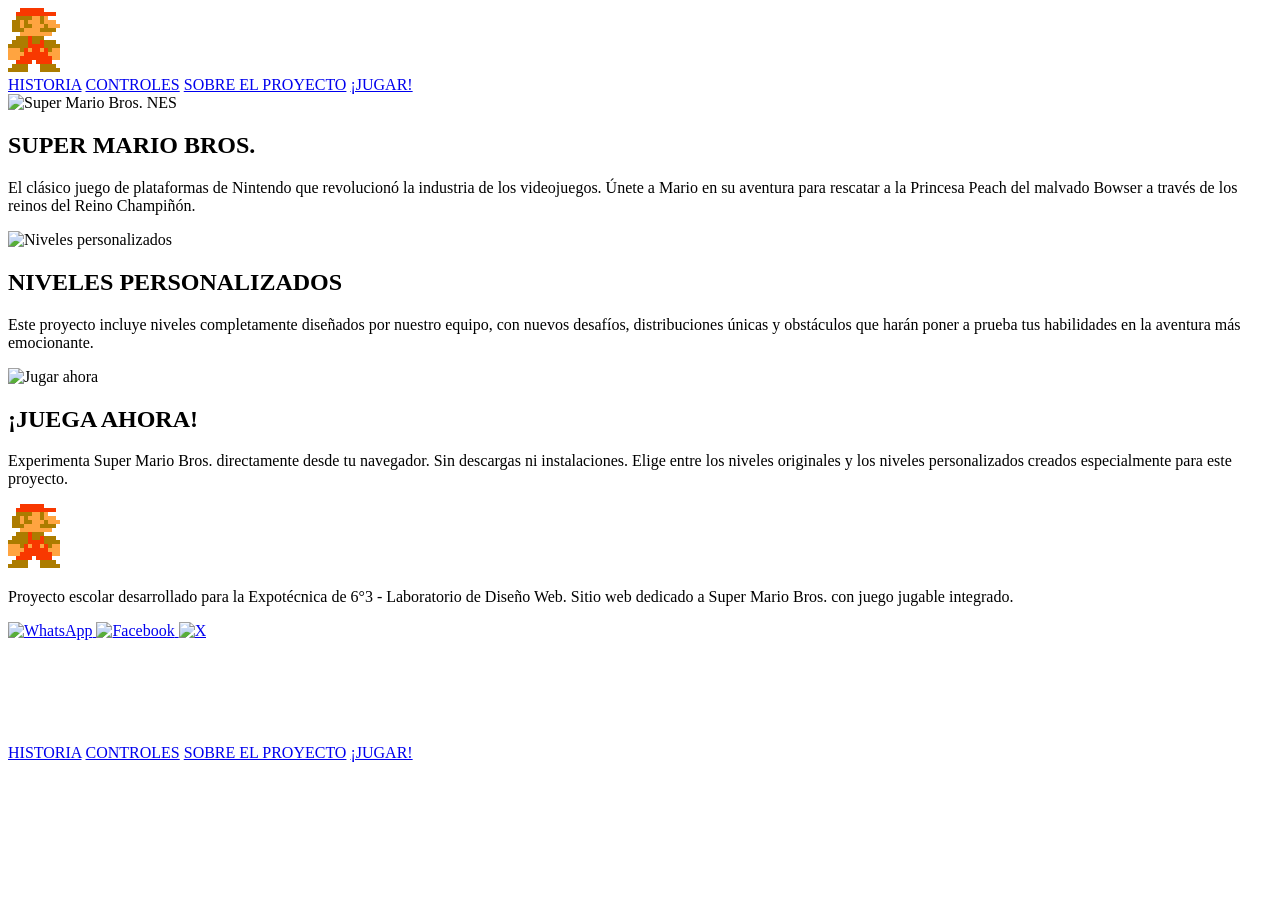
==== index.html @ 9419a4d7 "Correción" ====
<!doctype html>
<html lang="es">
  <head>
    <meta charset="UTF-8" />
    <meta name="viewport" content="width=device-width, initial-scale=1.0" />
    <meta
      name="description"
      content="Sitio web sobre Super Mario Bros. - Historia, información del proyecto y juego jugable directamente en el navegador"
    />
    <link
      rel="shortcut icon"
      href="./SitioWeb/Mario.gif"
    />
    <link rel="stylesheet" href="SitioWeb/style/estilos.css" />
    <title>Super Mario Bros. | Inicio</title>
  </head>
  <body>
    <header class="encabezado">
      <img
        src="./SitioWeb/Mario.gif"
        alt="Mario Bros Logo"
      />
      <nav class="menu">
        <a href="SitioWeb/Pages/historia.html">HISTORIA</a>
        <a href="SitioWeb/Pages/controles.html">CONTROLES</a>
        <a href="SitioWeb/Pages/sobreProyecto.html">SOBRE EL PROYECTO</a>
        <a href="./mario-gh-pages/videojuego.html">¡JUGAR!</a>
      </nav>
    </header>

    <main>
      <section class="tarjeta">
        <img
          src="SitioWeb/src/Portada.jpg"
          alt="Super Mario Bros. NES"
        />
        <h1>SUPER MARIO BROS.</h1>
        <p>
          El clásico juego de plataformas de Nintendo que revolucionó la industria
          de los videojuegos. Únete a Mario en su aventura para rescatar a la
          Princesa Peach del malvado Bowser a través de los reinos del Reino
          Champiñón.
        </p>
      </section>

      <section class="tarjeta">
        <img
          src="SitioWeb/src/NivelesLol.webp"
          alt="Niveles personalizados"
        />
        <h1>NIVELES PERSONALIZADOS</h1>
        <p>
          Este proyecto incluye niveles completamente diseñados por nuestro
          equipo, con nuevos desafíos, distribuciones únicas y obstáculos que
          harán poner a prueba tus habilidades en la aventura más emocionante.
        </p>
      </section>

      <section class="tarjeta">
        <img
          src="SitioWeb/src/MandoNes.webp"
          alt="Jugar ahora"
        />
        <h1>¡JUEGA AHORA!</h1>
        <p>
          Experimenta Super Mario Bros. directamente desde tu navegador. Sin
          descargas ni instalaciones. Elige entre los niveles originales y los
          niveles personalizados creados especialmente para este proyecto.
        </p>
      </section>
    </main>

    <footer class="piePagina">
      <div class="info">
        <img
          src="./SitioWeb/Mario.gif"
          alt="Mario Logo"
        />
        <p>
          Proyecto escolar desarrollado para la Expotécnica de 6°3 - Laboratorio
          de Diseño Web. Sitio web dedicado a Super Mario Bros. con juego jugable
          integrado.
        </p>
      </div>
      <div class="redes">
        <div>
          <a href="https://whatsapp.com" target="_blank" rel="noopener noreferrer">
            <img src="SitioWeb/src/Whatsapp.png" alt="WhatsApp" />
          </a>
          <a href="https://facebook.com" target="_blank" rel="noopener noreferrer">
            <img src="SitioWeb/src/Facebook.png" alt="Facebook" />
          </a>
          <a href="https://x.com" target="_blank" rel="noopener noreferrer">
            <img src="SitioWeb/src/X.png" alt="X" />
          </a>
        </div>
        <iframe
          src="https://www.google.com/maps/embed?pb=!1m18!1m12!1m3!1d3283.3!2d-58.4!3d-34.6!2m3!1f0!2f0!3f0!3m2!1i1024!2i768!4f13.1!3m3!1m2!1s0x95bcca3b4ef90cbd%3A0xa0b3812e88e88e87!2sBuenos%20Aires%2C%20Argentina!5e0!3m2!1ses!2sar!4v1234567890"
          width="350"
          height="100"
          style="border: 0"
          allowfullscreen=""
          loading="lazy"
          referrerpolicy="strict-origin-when-cross-origin"
          title="Ubicación"
        ></iframe>
      </div>
      <div class="enlaces">
        <a href="SitioWeb/Pages/historia.html">HISTORIA</a>
        <a href="SitioWeb/Pages/controles.html">CONTROLES</a>
        <a href="SitioWeb/Pages/sobreProyecto.html">SOBRE EL PROYECTO</a>
        <a href="./mario-gh-pages/videojuego.html">¡JUGAR!</a>
      </div>
    </footer>
  </body>
</html>
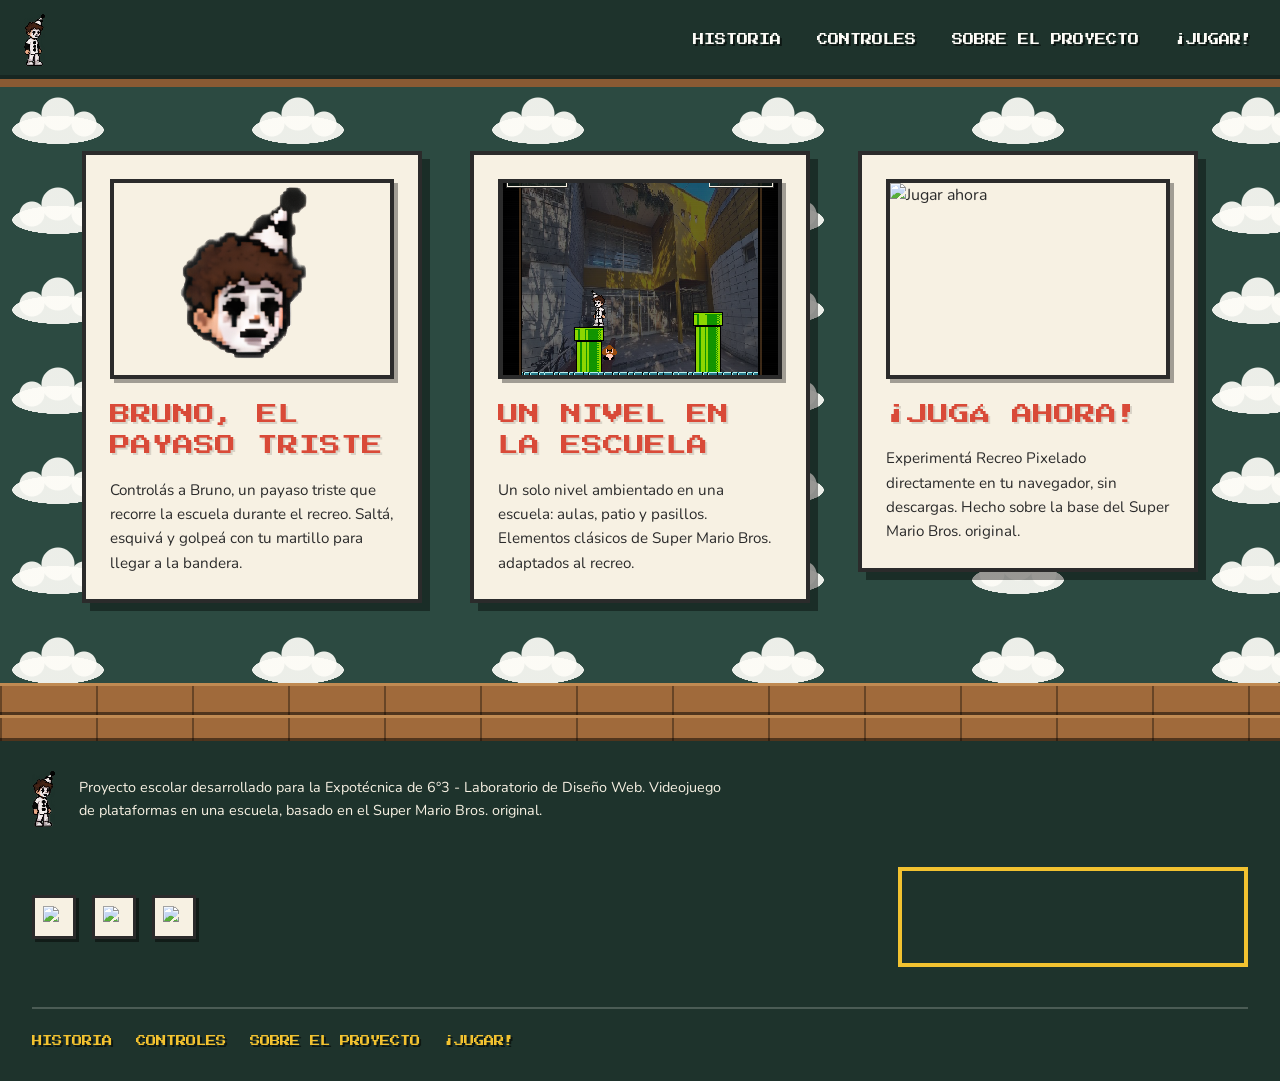
==== commit b69630f6: "17/11" ====
--- a/index.html
+++ b/index.html
@@ -5,21 +5,15 @@
     <meta name="viewport" content="width=device-width, initial-scale=1.0" />
     <meta
       name="description"
-      content="Sitio web sobre Super Mario Bros. - Historia, información del proyecto y juego jugable directamente en el navegador"
+      content="Recreo Pixelado: videojuego de plataformas en una escuela. Controlás a Bruno, un payaso triste, en un nivel inspirado en el Super Mario Bros. original."
     />
-    <link
-      rel="shortcut icon"
-      href="./SitioWeb/Mario.gif"
-    />
+    <link rel="shortcut icon" href="./SitioWeb/src/bruno-logo.png" />
     <link rel="stylesheet" href="SitioWeb/style/estilos.css" />
-    <title>Super Mario Bros. | Inicio</title>
+    <title>Recreo Pixelado | Inicio</title>
   </head>
   <body>
     <header class="encabezado">
-      <img
-        src="./SitioWeb/Mario.gif"
-        alt="Mario Bros Logo"
-      />
+      <img src="./SitioWeb/src/bruno-logo.png" alt="Bruno - Recreo Pixelado" />
       <nav class="menu">
         <a href="SitioWeb/Pages/historia.html">HISTORIA</a>
         <a href="SitioWeb/Pages/controles.html">CONTROLES</a>
@@ -30,56 +24,41 @@
 
     <main>
       <section class="tarjeta">
-        <img
-          src="SitioWeb/src/Portada.jpg"
-          alt="Super Mario Bros. NES"
-        />
-        <h1>SUPER MARIO BROS.</h1>
+        <img src="SitioWeb/src/PayasoTriste.png" alt="Bruno, el payaso triste" />
+        <h1>BRUNO, EL PAYASO TRISTE</h1>
         <p>
-          El clásico juego de plataformas de Nintendo que revolucionó la industria
-          de los videojuegos. Únete a Mario en su aventura para rescatar a la
-          Princesa Peach del malvado Bowser a través de los reinos del Reino
-          Champiñón.
+          Controlás a Bruno, un payaso triste que recorre la escuela durante el
+          recreo. Saltá, esquivá y golpeá con tu martillo para llegar a la
+          bandera.
         </p>
       </section>
 
       <section class="tarjeta">
-        <img
-          src="SitioWeb/src/NivelesLol.webp"
-          alt="Niveles personalizados"
-        />
-        <h1>NIVELES PERSONALIZADOS</h1>
+        <img src="SitioWeb/src/Mario.png" alt="El nivel de la escuela" />
+        <h1>UN NIVEL EN LA ESCUELA</h1>
         <p>
-          Este proyecto incluye niveles completamente diseñados por nuestro
-          equipo, con nuevos desafíos, distribuciones únicas y obstáculos que
-          harán poner a prueba tus habilidades en la aventura más emocionante.
+          Un solo nivel ambientado en una escuela: aulas, patio y pasillos.
+          Elementos clásicos de Super Mario Bros. adaptados al recreo.
         </p>
       </section>
 
       <section class="tarjeta">
-        <img
-          src="SitioWeb/src/MandoNes.webp"
-          alt="Jugar ahora"
-        />
-        <h1>¡JUEGA AHORA!</h1>
+        <img src="SitioWeb/src/MandoNes.webp" alt="Jugar ahora" />
+        <h1>¡JUGÁ AHORA!</h1>
         <p>
-          Experimenta Super Mario Bros. directamente desde tu navegador. Sin
-          descargas ni instalaciones. Elige entre los niveles originales y los
-          niveles personalizados creados especialmente para este proyecto.
+          Experimentá Recreo Pixelado directamente en tu navegador, sin descargas.
+          Hecho sobre la base del Super Mario Bros. original.
         </p>
       </section>
     </main>
 
     <footer class="piePagina">
       <div class="info">
-        <img
-          src="./SitioWeb/Mario.gif"
-          alt="Mario Logo"
-        />
+        <img src="./SitioWeb/src/bruno-logo.png" alt="Bruno Logo" />
         <p>
           Proyecto escolar desarrollado para la Expotécnica de 6°3 - Laboratorio
-          de Diseño Web. Sitio web dedicado a Super Mario Bros. con juego jugable
-          integrado.
+          de Diseño Web. Videojuego de plataformas en una escuela, basado en el
+          Super Mario Bros. original.
         </p>
       </div>
       <div class="redes">
--- a/SitioWeb/style/estilos.css
+++ b/SitioWeb/style/estilos.css
@@ -0,0 +1,376 @@
+/* ============================================================
+   RECREO PIXELADO — Hoja de estilos del sitio
+   Estética escolar: pizarrón, tiza, madera de escritorio,
+   hojas de cuaderno, manzana y lápiz. Consistente con el juego.
+   ============================================================ */
+
+@import url('https://fonts.googleapis.com/css2?family=Press+Start+2P&family=Nunito:wght@400;700;800&display=swap');
+
+/* Fuente pixel incluida en el proyecto (la del videojuego) */
+@font-face {
+  font-family: "PixelRecreo";
+  src: url("../src/SuperMario256.ttf") format("truetype");
+  font-weight: normal;
+  font-style: normal;
+  font-display: swap;
+}
+
+:root {
+  /* Paleta escolar */
+  --pizarra: #2c4a41;          /* pizarrón verde */
+  --pizarra-oscuro: #1e332c;   /* pizarrón a la sombra */
+  --marco-madera: #8a5a33;     /* marco de madera del pizarrón */
+  --madera: #a06a3b;           /* madera clara */
+  --madera-clara: #c08a52;     /* veta clara */
+  --papel: #f7f1e3;            /* hoja de cuaderno */
+  --tinta: #2b2b2b;            /* lápiz grafito */
+  --rojo-manzana: #d94a38;     /* manzana de la maestra */
+  --rojo-oscuro: #a33326;
+  --amarillo-lapiz: #f2c230;   /* lápiz amarillo */
+  --azul-tiza: #9ec9e2;        /* tiza azul */
+  --verde-hoja: #55803c;       /* cuaderno verde */
+  --tiza: #fdfcf7;             /* tiza blanca */
+
+  /* Tipografía */
+  --fuente-pixel: "PixelRecreo", "Press Start 2P", monospace;
+  --fuente-chica: "Press Start 2P", monospace;
+  --fuente-texto: "Nunito", "Trebuchet MS", sans-serif;
+}
+
+/* ---------- Reset básico ---------- */
+* {
+  box-sizing: border-box;
+}
+
+body {
+  margin: 0;
+  font-family: var(--fuente-texto);
+  color: var(--tinta);
+  line-height: 1.6;
+  background-color: var(--pizarra);
+  /* Nubes dibujadas con tiza sobre el pizarrón */
+  background-image:
+    radial-gradient(circle at 32px 34px, rgba(253, 252, 247, 0.92) 12px, transparent 13px),
+    radial-gradient(circle at 58px 24px, rgba(253, 252, 247, 0.92) 16px, transparent 17px),
+    radial-gradient(circle at 84px 34px, rgba(253, 252, 247, 0.92) 12px, transparent 13px),
+    radial-gradient(46px 14px at 58px 40px, rgba(253, 252, 247, 0.92) 99%, transparent 100%);
+  background-size: 240px 90px;
+  background-repeat: repeat;
+}
+
+a {
+  text-decoration: none;
+  color: inherit;
+}
+
+img {
+  max-width: 100%;
+  display: block;
+  image-rendering: pixelated;
+}
+
+::selection {
+  background-color: var(--amarillo-lapiz);
+  color: var(--tinta);
+}
+
+/* ---------- Encabezado (pizarrón con marco de madera) ---------- */
+.encabezado {
+  display: flex;
+  align-items: center;
+  justify-content: space-between;
+  gap: 1rem;
+  padding: 0.85rem 1.5rem;
+  background-color: var(--pizarra-oscuro);
+  border-bottom: 8px solid var(--marco-madera);
+  box-shadow: inset 0 -4px 0 rgba(0, 0, 0, 0.25);
+  position: sticky;
+  top: 0;
+  z-index: 10;
+}
+
+.encabezado > img {
+  height: 52px;
+  width: auto;
+}
+
+.menu {
+  display: flex;
+  gap: 1.75rem;
+  flex-wrap: wrap;
+}
+
+.menu a {
+  font-family: var(--fuente-chica);
+  font-size: 0.7rem;
+  color: var(--tiza);
+  text-shadow: 2px 2px 0 rgba(0, 0, 0, 0.55);
+  padding: 0.5rem 0.25rem;
+  transition: transform 0.15s ease, color 0.15s ease;
+}
+
+/* Los enlaces "saltan" como en el juego */
+.menu a:hover,
+.menu a:focus-visible {
+  color: var(--amarillo-lapiz);
+  transform: translateY(-4px);
+}
+
+.menu a:focus-visible {
+  outline: 2px dashed var(--amarillo-lapiz);
+  outline-offset: 4px;
+}
+
+/* ---------- Contenido principal ---------- */
+main {
+  position: relative;
+  display: flex;
+  flex-wrap: wrap;
+  justify-content: center;
+  align-items: flex-start;
+  gap: 3rem;
+  padding: 4rem 2rem 7rem;
+}
+
+/* Franja de tablones de madera en la base, como el piso del patio */
+main::after {
+  content: "";
+  position: absolute;
+  left: 0;
+  right: 0;
+  bottom: 0;
+  height: 32px;
+  background-color: var(--madera);
+  background-image:
+    linear-gradient(to bottom, var(--madera-clara) 0 3px, transparent 3px),
+    linear-gradient(to top, rgba(0, 0, 0, 0.5) 0 3px, transparent 3px),
+    linear-gradient(90deg, rgba(0, 0, 0, 0.35) 0 2px, transparent 2px);
+  background-size: 96px 32px, 96px 32px, 96px 32px;
+  pointer-events: none;
+}
+
+/* Tarjeta: hoja de cuaderno sobre el pizarrón */
+.tarjeta {
+  background-color: var(--papel);
+  border: 4px solid var(--tinta);
+  box-shadow: 8px 8px 0 0 rgba(0, 0, 0, 0.4);
+  width: min(340px, 100%);
+  padding: 1.5rem;
+  text-align: left;
+  transition: transform 0.15s ease, box-shadow 0.15s ease;
+}
+
+.tarjeta:hover {
+  transform: translateY(-6px);
+  box-shadow: 8px 14px 0 0 rgba(0, 0, 0, 0.4);
+}
+
+.tarjeta img {
+  width: 100%;
+  height: 200px;
+  object-fit: cover;
+  border: 4px solid var(--tinta);
+  box-shadow: 4px 4px 0 0 rgba(0, 0, 0, 0.35);
+  margin-bottom: 1.25rem;
+}
+
+.tarjeta h1 {
+  font-family: var(--fuente-pixel);
+  font-size: 1.3rem;
+  font-weight: normal;
+  color: var(--rojo-manzana);
+  text-shadow: 2px 2px 0 rgba(0, 0, 0, 0.12);
+  margin: 0 0 1rem;
+  line-height: 1.5;
+}
+
+.tarjeta p {
+  font-size: 0.95rem;
+  margin: 0;
+  max-width: 60ch;
+}
+
+/* Panel estilo "carpeta" para contenido extenso
+   (controles, mecánicas, etc.), usado en las páginas internas */
+.tarjetaControles {
+  background-color: var(--papel);
+  border: 4px solid var(--tinta);
+  box-shadow: 8px 8px 0 0 rgba(0, 0, 0, 0.4);
+  width: min(700px, 100%);
+  padding: 2rem 2.5rem;
+  text-align: left;
+}
+
+.tarjetaControles h1 {
+  font-family: var(--fuente-pixel);
+  font-size: 1.15rem;
+  font-weight: normal;
+  color: var(--verde-hoja);
+  text-shadow: 2px 2px 0 rgba(0, 0, 0, 0.12);
+  margin: 0 0 1rem;
+  padding-bottom: 0.5rem;
+  border-bottom: 3px solid var(--amarillo-lapiz);
+}
+
+.tarjetaControles h1:not(:first-child) {
+  margin-top: 2rem;
+}
+
+.tarjetaControles p {
+  font-size: 0.95rem;
+  margin: 0;
+  max-width: 65ch;
+}
+
+.tarjetaControles strong {
+  color: var(--rojo-oscuro);
+}
+
+/* ---------- Pie de página (galpón del colegio) ---------- */
+.piePagina {
+  position: relative;
+  background-color: var(--pizarra-oscuro);
+  color: var(--papel);
+  padding: 3.5rem 2rem 2rem;
+  display: flex;
+  flex-direction: column;
+  gap: 2.5rem;
+}
+
+/* Tablones de madera en el borde superior */
+.piePagina::before {
+  content: "";
+  position: absolute;
+  top: 0;
+  left: 0;
+  right: 0;
+  height: 26px;
+  background-color: var(--madera);
+  background-image:
+    linear-gradient(to bottom, var(--madera-clara) 0 3px, transparent 3px),
+    linear-gradient(to top, rgba(0, 0, 0, 0.5) 0 3px, transparent 3px),
+    linear-gradient(90deg, rgba(0, 0, 0, 0.35) 0 2px, transparent 2px);
+  background-size: 96px 26px, 96px 26px, 96px 26px;
+}
+
+.info {
+  display: flex;
+  align-items: center;
+  gap: 1.5rem;
+  max-width: 70ch;
+}
+
+.info img {
+  height: 56px;
+  width: auto;
+  flex-shrink: 0;
+}
+
+.info p {
+  font-size: 0.9rem;
+  margin: 0;
+}
+
+.redes {
+  display: flex;
+  flex-wrap: wrap;
+  align-items: center;
+  justify-content: space-between;
+  gap: 1.5rem;
+}
+
+.redes > div {
+  display: flex;
+  gap: 1rem;
+}
+
+.redes > div a {
+  background-color: var(--papel);
+  border: 3px solid var(--tinta);
+  box-shadow: 3px 3px 0 rgba(0, 0, 0, 0.45);
+  padding: 0.5rem;
+  display: flex;
+  align-items: center;
+  justify-content: center;
+  transition: background-color 0.15s ease, transform 0.15s ease;
+}
+
+.redes > div a:hover,
+.redes > div a:focus-visible {
+  background-color: var(--amarillo-lapiz);
+  transform: translateY(-3px);
+}
+
+.redes > div img {
+  height: 22px;
+  width: 22px;
+}
+
+.redes iframe {
+  border: 4px solid var(--amarillo-lapiz) !important;
+  max-width: 100%;
+}
+
+.enlaces {
+  display: flex;
+  flex-wrap: wrap;
+  gap: 1.5rem;
+  padding-top: 1.5rem;
+  border-top: 2px solid rgba(253, 252, 247, 0.2);
+}
+
+.enlaces a {
+  font-family: var(--fuente-chica);
+  font-size: 0.65rem;
+  color: var(--amarillo-lapiz);
+  text-shadow: 2px 2px 0 rgba(0, 0, 0, 0.55);
+  transition: color 0.15s ease, transform 0.15s ease;
+}
+
+.enlaces a:hover,
+.enlaces a:focus-visible {
+  color: var(--rojo-manzana);
+  transform: translateY(-3px);
+}
+
+/* ---------- Responsivo ---------- */
+@media (max-width: 720px) {
+  .encabezado {
+    flex-direction: column;
+    gap: 0.75rem;
+  }
+
+  .info {
+    flex-direction: column;
+    text-align: center;
+  }
+
+  .redes {
+    flex-direction: column;
+  }
+
+  .redes iframe {
+    width: 100%;
+    height: auto;
+    aspect-ratio: 4 / 3;
+  }
+}
+
+/* ---------- Accesibilidad: movimiento reducido ---------- */
+@media (prefers-reduced-motion: reduce) {
+  .menu a,
+  .enlaces a,
+  .redes > div a,
+  .tarjeta {
+    transition: none;
+  }
+
+  .menu a:hover,
+  .menu a:focus-visible,
+  .enlaces a:hover,
+  .enlaces a:focus-visible,
+  .redes > div a:hover,
+  .tarjeta:hover {
+    transform: none;
+  }
+}
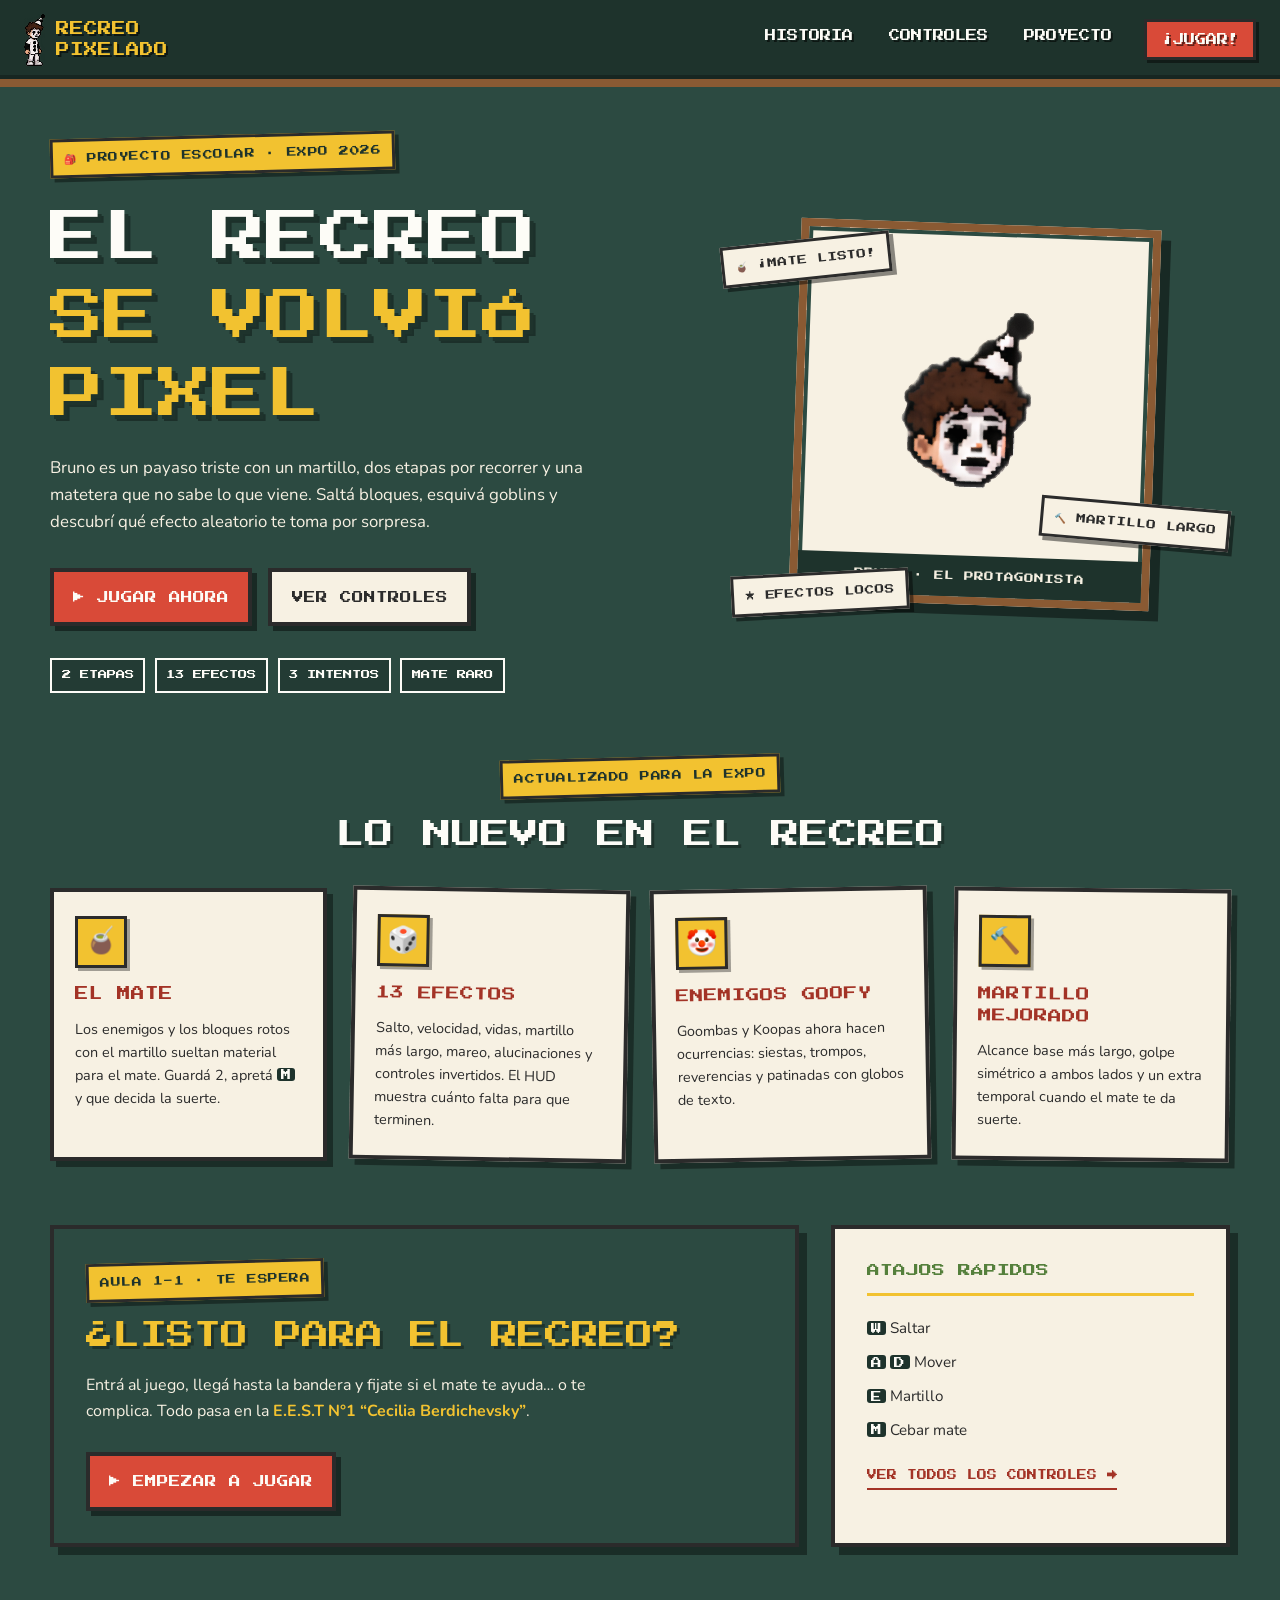
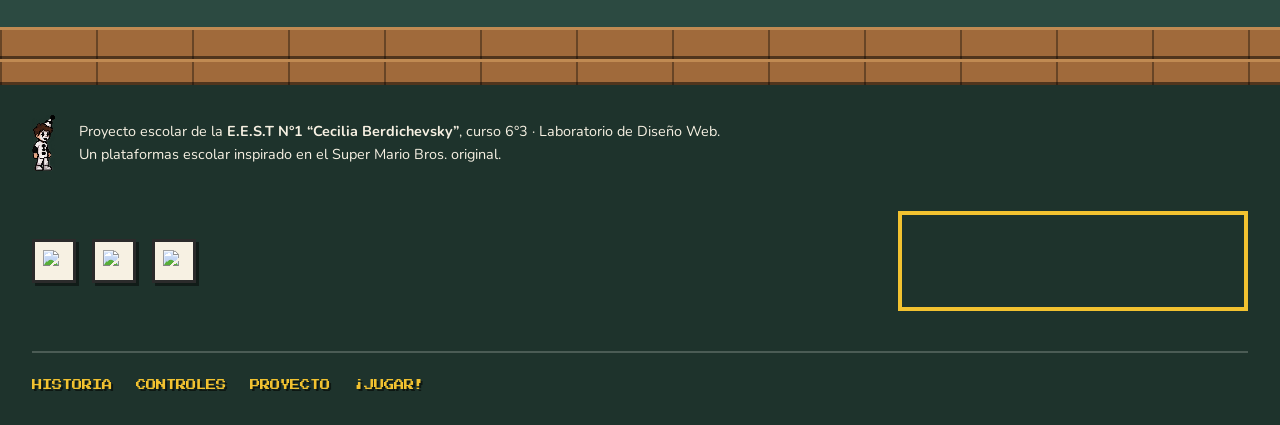
==== commit d50a0c34: "Correciones" ====
--- a/index.html
+++ b/index.html
@@ -5,50 +5,125 @@
     <meta name="viewport" content="width=device-width, initial-scale=1.0" />
     <meta
       name="description"
-      content="Recreo Pixelado: videojuego de plataformas en una escuela. Controlás a Bruno, un payaso triste, en un nivel inspirado en el Super Mario Bros. original."
+      content="Recreo Pixelado: plataformas, martillos y mates en una escuela. Jugá con Bruno, el payaso triste, en el navegador. Proyecto de la E.E.S.T N°1 Cecilia Berdichevsky."
     />
     <link rel="shortcut icon" href="./SitioWeb/src/bruno-logo.png" />
-    <link rel="stylesheet" href="SitioWeb/style/estilos.css" />
-    <title>Recreo Pixelado | Inicio</title>
+    <link rel="stylesheet" href="SitioWeb/style/estilos.css?v=4" />
+    <title>Recreo Pixelado | El recreo se volvió pixel</title>
   </head>
-  <body>
+  <body class="pagina-inicio">
     <header class="encabezado">
-      <img src="./SitioWeb/src/bruno-logo.png" alt="Bruno - Recreo Pixelado" />
-      <nav class="menu">
+      <a class="marca" href="index.html" aria-label="Recreo Pixelado, inicio">
+        <img src="./SitioWeb/src/bruno-logo.png" alt="Bruno - Recreo Pixelado" />
+        <span>RECREO<br />PIXELADO</span>
+      </a>
+      <nav class="menu" aria-label="Navegación principal">
         <a href="SitioWeb/Pages/historia.html">HISTORIA</a>
         <a href="SitioWeb/Pages/controles.html">CONTROLES</a>
-        <a href="SitioWeb/Pages/sobreProyecto.html">SOBRE EL PROYECTO</a>
-        <a href="./mario-gh-pages/videojuego.html">¡JUGAR!</a>
+        <a href="SitioWeb/Pages/sobreProyecto.html">PROYECTO</a>
+        <a class="menu-jugar" href="./mario-gh-pages/videojuego.html">¡JUGAR!</a>
       </nav>
     </header>
 
-    <main>
-      <section class="tarjeta">
-        <img src="SitioWeb/src/PayasoTriste.png" alt="Bruno, el payaso triste" />
-        <h1>BRUNO, EL PAYASO TRISTE</h1>
-        <p>
-          Controlás a Bruno, un payaso triste que recorre la escuela durante el
-          recreo. Saltá, esquivá y golpeá con tu martillo para llegar a la
-          bandera.
-        </p>
+    <main class="inicio">
+      <section class="hero-inicio">
+        <div class="hero-copy">
+          <span class="hero-stamp">🎒 PROYECTO ESCOLAR · EXPO 2026</span>
+          <h1>EL RECREO<br /><span>SE VOLVIÓ PIXEL</span></h1>
+          <p class="hero-lead">
+            Bruno es un payaso triste con un martillo, dos etapas por recorrer y
+            una matetera que no sabe lo que viene. Saltá bloques, esquivá goblins
+            y descubrí qué efecto aleatorio te toma por sorpresa.
+          </p>
+          <div class="hero-acciones">
+            <a class="boton boton-principal" href="./mario-gh-pages/videojuego.html">
+              ▶ JUGAR AHORA
+            </a>
+            <a class="boton boton-secundario" href="SitioWeb/Pages/controles.html">
+              VER CONTROLES
+            </a>
+          </div>
+          <ul class="hero-chips" aria-label="Datos del juego">
+            <li>2 ETAPAS</li>
+            <li>13 EFECTOS</li>
+            <li>3 INTENTOS</li>
+            <li>MATE RARO</li>
+          </ul>
+        </div>
+
+        <div class="hero-arte">
+          <div class="hero-marco">
+            <img src="SitioWeb/src/PayasoTriste.png" alt="Bruno, el payaso triste" />
+            <span class="hero-etiqueta">BRUNO · EL PROTAGONISTA</span>
+          </div>
+          <span class="hero-flotante hero-flotante-mate">🧉 ¡MATE LISTO!</span>
+          <span class="hero-flotante hero-flotante-martillo">🔨 MARTILLO LARGO</span>
+          <span class="hero-flotante hero-flotante-estrella">★ EFECTOS LOCOS</span>
+        </div>
       </section>
 
-      <section class="tarjeta">
-        <img src="SitioWeb/src/Mario.png" alt="El nivel de la escuela" />
-        <h1>UN NIVEL EN LA ESCUELA</h1>
-        <p>
-          Un solo nivel ambientado en una escuela: aulas, patio y pasillos.
-          Elementos clásicos de Super Mario Bros. adaptados al recreo.
-        </p>
+      <section class="franja-novedades" aria-labelledby="titulo-novedades">
+        <div class="franja-cabecera">
+          <span class="franja-kicker">ACTUALIZADO PARA LA EXPO</span>
+          <h2 id="titulo-novedades">LO NUEVO EN EL RECREO</h2>
+        </div>
+        <div class="novedades-grid">
+          <article class="novedad">
+            <span class="novedad-icono" aria-hidden="true">🧉</span>
+            <h3>EL MATE</h3>
+            <p>
+              Los enemigos y los bloques rotos con el martillo sueltan material
+              para el mate. Guardá 2, apretá <kbd>M</kbd> y que decida la suerte.
+            </p>
+          </article>
+          <article class="novedad">
+            <span class="novedad-icono" aria-hidden="true">🎲</span>
+            <h3>13 EFECTOS</h3>
+            <p>
+              Salto, velocidad, vidas, martillo más largo, mareo, alucinaciones y
+              controles invertidos. El HUD muestra cuánto falta para que terminen.
+            </p>
+          </article>
+          <article class="novedad">
+            <span class="novedad-icono" aria-hidden="true">🤡</span>
+            <h3>ENEMIGOS GOOFY</h3>
+            <p>
+              Goombas y Koopas ahora hacen ocurrencias: siestas, trompos,
+              reverencias y patinadas con globos de texto.
+            </p>
+          </article>
+          <article class="novedad">
+            <span class="novedad-icono" aria-hidden="true">🔨</span>
+            <h3>MARTILLO MEJORADO</h3>
+            <p>
+              Alcance base más largo, golpe simétrico a ambos lados y un extra
+              temporal cuando el mate te da suerte.
+            </p>
+          </article>
+        </div>
       </section>
 
-      <section class="tarjeta">
-        <img src="SitioWeb/src/MandoNes.webp" alt="Jugar ahora" />
-        <h1>¡JUGÁ AHORA!</h1>
-        <p>
-          Experimentá Recreo Pixelado directamente en tu navegador, sin descargas.
-          Hecho sobre la base del Super Mario Bros. original.
-        </p>
+      <section class="seccion-jugar" aria-labelledby="titulo-listo">
+        <div class="tarjeta-listo">
+          <span class="listo-kicker">AULA 1-1 · TE ESPERA</span>
+          <h2 id="titulo-listo">¿LISTO PARA EL RECREO?</h2>
+          <p>
+            Entrá al juego, llegá hasta la bandera y fijate si el mate te ayuda…
+            o te complica. Todo pasa en la
+            <strong>E.E.S.T N°1 “Cecilia Berdichevsky”</strong>.
+          </p>
+          <a class="boton boton-principal" href="./mario-gh-pages/videojuego.html">
+            ▶ EMPEZAR A JUGAR
+          </a>
+        </div>
+        <div class="tarjeta-atajos">
+          <h3>ATAJOS RÁPIDOS</h3>
+          <p><kbd>W</kbd> Saltar</p>
+          <p><kbd>A</kbd> <kbd>D</kbd> Mover</p>
+          <p><kbd>E</kbd> Martillo</p>
+          <p><kbd>M</kbd> Cebar mate</p>
+          <a href="SitioWeb/Pages/controles.html">VER TODOS LOS CONTROLES →</a>
+        </div>
       </section>
     </main>
 
@@ -56,9 +131,9 @@
       <div class="info">
         <img src="./SitioWeb/src/bruno-logo.png" alt="Bruno Logo" />
         <p>
-          Proyecto escolar desarrollado para la Expotécnica de 6°3 - Laboratorio
-          de Diseño Web. Videojuego de plataformas en una escuela, basado en el
-          Super Mario Bros. original.
+          Proyecto escolar de la <strong>E.E.S.T N°1 “Cecilia Berdichevsky”</strong>,
+          curso 6°3 · Laboratorio de Diseño Web. Un plataformas escolar inspirado
+          en el Super Mario Bros. original.
         </p>
       </div>
       <div class="redes">
@@ -81,13 +156,13 @@
           allowfullscreen=""
           loading="lazy"
           referrerpolicy="strict-origin-when-cross-origin"
-          title="Ubicación"
+          title="Ubicación de la escuela"
         ></iframe>
       </div>
       <div class="enlaces">
         <a href="SitioWeb/Pages/historia.html">HISTORIA</a>
         <a href="SitioWeb/Pages/controles.html">CONTROLES</a>
-        <a href="SitioWeb/Pages/sobreProyecto.html">SOBRE EL PROYECTO</a>
+        <a href="SitioWeb/Pages/sobreProyecto.html">PROYECTO</a>
         <a href="./mario-gh-pages/videojuego.html">¡JUGAR!</a>
       </div>
     </footer>
--- a/SitioWeb/style/estilos.css
+++ b/SitioWeb/style/estilos.css
@@ -47,15 +47,9 @@
   font-family: var(--fuente-texto);
   color: var(--tinta);
   line-height: 1.6;
+  /* Fondo liso: las nubes de tiza tapaban parte del texto. */
   background-color: var(--pizarra);
-  /* Nubes dibujadas con tiza sobre el pizarrón */
-  background-image:
-    radial-gradient(circle at 32px 34px, rgba(253, 252, 247, 0.92) 12px, transparent 13px),
-    radial-gradient(circle at 58px 24px, rgba(253, 252, 247, 0.92) 16px, transparent 17px),
-    radial-gradient(circle at 84px 34px, rgba(253, 252, 247, 0.92) 12px, transparent 13px),
-    radial-gradient(46px 14px at 58px 40px, rgba(253, 252, 247, 0.92) 99%, transparent 100%);
-  background-size: 240px 90px;
-  background-repeat: repeat;
+  background-image: none;
 }
 
 a {
@@ -226,6 +220,15 @@
   color: var(--rojo-oscuro);
 }
 
+.tarjetaControles kbd {
+  font-family: var(--fuente-chica);
+  font-size: 0.75em;
+  color: var(--papel);
+  background-color: var(--pizarra-oscuro);
+  border-radius: 3px;
+  padding: 0.2em 0.4em;
+}
+
 /* ---------- Pie de página (galpón del colegio) ---------- */
 .piePagina {
   position: relative;
@@ -373,4 +376,450 @@
   .tarjeta:hover {
     transform: none;
   }
-}
+
+  .boton,
+  .hero-flotante,
+  .novedad {
+    transition: none;
+    animation: none;
+  }
+}
+
+/* ============================================================
+   INICIO REDISEÑADO — hero, novedades y llamado a jugar
+   ============================================================ */
+
+/* Marca del encabezado (logo + nombre) */
+.encabezado .marca {
+  display: flex;
+  align-items: center;
+  gap: 0.7rem;
+}
+
+.encabezado .marca img {
+  height: 52px;
+  width: auto;
+}
+
+.encabezado .marca span {
+  font-family: var(--fuente-pixel);
+  font-size: 0.85rem;
+  line-height: 1.5;
+  color: var(--amarillo-lapiz);
+  text-shadow: 2px 2px 0 rgba(0, 0, 0, 0.55);
+}
+
+.menu .menu-jugar {
+  background-color: var(--rojo-manzana);
+  border: 3px solid var(--tinta);
+  box-shadow: 3px 3px 0 rgba(0, 0, 0, 0.45);
+  padding: 0.55rem 0.9rem;
+  color: var(--tiza);
+}
+
+.menu .menu-jugar:hover,
+.menu .menu-jugar:focus-visible {
+  background-color: var(--amarillo-lapiz);
+  color: var(--tinta);
+}
+
+/* La portada apila secciones a lo ancho, a diferencia del main genérico */
+.pagina-inicio main.inicio {
+  display: block;
+  padding: 3rem 2rem 7rem;
+}
+
+/* ---------- Hero ---------- */
+.hero-inicio {
+  display: grid;
+  grid-template-columns: minmax(0, 1.1fr) minmax(0, 0.9fr);
+  align-items: center;
+  gap: 3rem;
+  max-width: 1180px;
+  margin: 0 auto 4rem;
+}
+
+.hero-stamp,
+.franja-kicker,
+.listo-kicker {
+  display: inline-block;
+  font-family: var(--fuente-chica);
+  font-size: 0.62rem;
+  letter-spacing: 0.05em;
+  color: var(--pizarra-oscuro);
+  background-color: var(--amarillo-lapiz);
+  border: 3px solid var(--tinta);
+  box-shadow: 4px 4px 0 rgba(0, 0, 0, 0.4);
+  padding: 0.55rem 0.7rem;
+  transform: rotate(-1.5deg);
+}
+
+.hero-copy h1 {
+  font-family: var(--fuente-pixel);
+  font-size: clamp(1.9rem, 5vw, 3.4rem);
+  font-weight: normal;
+  line-height: 1.45;
+  color: var(--tiza);
+  text-shadow: 4px 4px 0 var(--pizarra-oscuro), 6px 6px 0 rgba(0, 0, 0, 0.35);
+  margin: 1.5rem 0 1.25rem;
+}
+
+.hero-copy h1 span {
+  color: var(--amarillo-lapiz);
+}
+
+.hero-lead {
+  font-size: 1.05rem;
+  color: var(--papel);
+  max-width: 55ch;
+  margin: 0 0 2rem;
+}
+
+.hero-acciones {
+  display: flex;
+  flex-wrap: wrap;
+  gap: 1rem;
+  margin-bottom: 2rem;
+}
+
+.boton {
+  display: inline-flex;
+  align-items: center;
+  justify-content: center;
+  font-family: var(--fuente-chica);
+  font-size: 0.72rem;
+  text-align: center;
+  padding: 1rem 1.2rem;
+  border: 4px solid var(--tinta);
+  box-shadow: 5px 5px 0 rgba(0, 0, 0, 0.45);
+  transition: transform 0.15s ease, box-shadow 0.15s ease, background-color 0.15s ease;
+}
+
+.boton:hover,
+.boton:focus-visible {
+  transform: translate(-2px, -3px);
+  box-shadow: 7px 8px 0 rgba(0, 0, 0, 0.45);
+}
+
+.boton:focus-visible {
+  outline: 2px dashed var(--tiza);
+  outline-offset: 4px;
+}
+
+.boton-principal {
+  background-color: var(--rojo-manzana);
+  color: var(--tiza);
+}
+
+.boton-principal:hover,
+.boton-principal:focus-visible {
+  background-color: var(--amarillo-lapiz);
+  color: var(--tinta);
+}
+
+.boton-secundario {
+  background-color: var(--papel);
+  color: var(--tinta);
+}
+
+.boton-secundario:hover,
+.boton-secundario:focus-visible {
+  background-color: var(--azul-tiza);
+}
+
+.hero-chips {
+  display: flex;
+  flex-wrap: wrap;
+  gap: 0.6rem;
+  list-style: none;
+  margin: 0;
+  padding: 0;
+}
+
+.hero-chips li {
+  font-family: var(--fuente-chica);
+  font-size: 0.58rem;
+  color: var(--tiza);
+  border: 2px solid var(--tiza);
+  padding: 0.5rem 0.6rem;
+  background-color: rgba(0, 0, 0, 0.2);
+}
+
+/* Arte del hero: retrato enmarcado + etiquetas flotantes */
+.hero-arte {
+  position: relative;
+  display: flex;
+  justify-content: center;
+}
+
+.hero-marco {
+  position: relative;
+  width: min(360px, 100%);
+  background-color: var(--papel);
+  border: 8px solid var(--marco-madera);
+  box-shadow: 10px 10px 0 rgba(0, 0, 0, 0.45), inset 0 0 0 4px var(--pizarra);
+  padding: 1.5rem 1.5rem 0;
+  transform: rotate(2deg);
+}
+
+.hero-marco img {
+  width: 100%;
+  height: 300px;
+  object-fit: contain;
+  image-rendering: pixelated;
+}
+
+.hero-etiqueta {
+  display: block;
+  font-family: var(--fuente-chica);
+  font-size: 0.6rem;
+  text-align: center;
+  color: var(--papel);
+  background-color: var(--pizarra-oscuro);
+  margin: 0 -1.5rem;
+  padding: 0.8rem 0.5rem;
+}
+
+.hero-flotante {
+  position: absolute;
+  font-family: var(--fuente-chica);
+  font-size: 0.6rem;
+  color: var(--tinta);
+  background-color: var(--papel);
+  border: 3px solid var(--tinta);
+  box-shadow: 4px 4px 0 rgba(0, 0, 0, 0.45);
+  padding: 0.6rem 0.7rem;
+  animation: flotar 2.8s ease-in-out infinite;
+}
+
+.hero-flotante-mate {
+  top: 4%;
+  left: 0;
+  transform: rotate(-6deg);
+}
+
+.hero-flotante-martillo {
+  bottom: 16%;
+  right: 0;
+  transform: rotate(5deg);
+  animation-delay: -0.9s;
+}
+
+.hero-flotante-estrella {
+  bottom: -2%;
+  left: 2%;
+  transform: rotate(-3deg);
+  animation-delay: -1.7s;
+}
+
+@keyframes flotar {
+  0%, 100% { margin-top: 0; }
+  50% { margin-top: -9px; }
+}
+
+/* ---------- Novedades ---------- */
+.franja-novedades {
+  max-width: 1180px;
+  margin: 0 auto 4rem;
+}
+
+.franja-cabecera {
+  text-align: center;
+  margin-bottom: 2rem;
+}
+
+.franja-cabecera h2 {
+  font-family: var(--fuente-pixel);
+  font-size: clamp(1.1rem, 3.2vw, 1.8rem);
+  font-weight: normal;
+  line-height: 1.5;
+  color: var(--tiza);
+  text-shadow: 3px 3px 0 var(--pizarra-oscuro);
+  margin: 1rem 0 0;
+}
+
+.novedades-grid {
+  display: grid;
+  grid-template-columns: repeat(auto-fit, minmax(230px, 1fr));
+  gap: 1.5rem;
+}
+
+.novedad {
+  background-color: var(--papel);
+  border: 4px solid var(--tinta);
+  box-shadow: 6px 6px 0 rgba(0, 0, 0, 0.4);
+  padding: 1.5rem 1.3rem;
+  transition: transform 0.15s ease, box-shadow 0.15s ease;
+}
+
+.novedad:nth-child(2) { transform: rotate(1deg); }
+.novedad:nth-child(3) { transform: rotate(-1deg); }
+.novedad:nth-child(4) { transform: rotate(0.6deg); }
+
+.novedad:hover {
+  transform: translateY(-6px) rotate(0deg);
+  box-shadow: 6px 12px 0 rgba(0, 0, 0, 0.4);
+}
+
+.novedad-icono {
+  display: inline-flex;
+  align-items: center;
+  justify-content: center;
+  width: 52px;
+  height: 52px;
+  font-size: 1.6rem;
+  background-color: var(--amarillo-lapiz);
+  border: 3px solid var(--tinta);
+  box-shadow: 3px 3px 0 rgba(0, 0, 0, 0.35);
+  margin-bottom: 1rem;
+}
+
+.novedad h3 {
+  font-family: var(--fuente-pixel);
+  font-size: 0.85rem;
+  font-weight: normal;
+  line-height: 1.6;
+  color: var(--rojo-oscuro);
+  margin: 0 0 0.75rem;
+}
+
+.novedad p {
+  font-size: 0.9rem;
+  margin: 0;
+}
+
+.novedad kbd,
+.tarjeta-atajos kbd {
+  font-family: var(--fuente-chica);
+  font-size: 0.7em;
+  background-color: var(--pizarra-oscuro);
+  color: var(--tiza);
+  border-radius: 3px;
+  padding: 0.15em 0.4em;
+}
+
+/* ---------- Llamado final a jugar ---------- */
+.seccion-jugar {
+  display: grid;
+  grid-template-columns: minmax(0, 1.5fr) minmax(0, 0.8fr);
+  gap: 2rem;
+  max-width: 1180px;
+  margin: 0 auto;
+}
+
+.tarjeta-listo,
+.tarjeta-atajos {
+  border: 4px solid var(--tinta);
+  box-shadow: 8px 8px 0 rgba(0, 0, 0, 0.4);
+  padding: 2rem;
+}
+
+.tarjeta-listo {
+  background-color: var(--pizarra);
+}
+
+.tarjeta-listo h2 {
+  font-family: var(--fuente-pixel);
+  font-size: clamp(1.1rem, 3vw, 1.7rem);
+  font-weight: normal;
+  line-height: 1.5;
+  color: var(--amarillo-lapiz);
+  text-shadow: 3px 3px 0 var(--pizarra-oscuro);
+  margin: 1rem 0;
+}
+
+.tarjeta-listo p {
+  color: var(--papel);
+  margin: 0 0 1.75rem;
+  max-width: 55ch;
+}
+
+.tarjeta-listo strong {
+  color: var(--amarillo-lapiz);
+}
+
+.tarjeta-atajos {
+  background-color: var(--papel);
+}
+
+.tarjeta-atajos h3 {
+  font-family: var(--fuente-pixel);
+  font-size: 0.8rem;
+  font-weight: normal;
+  color: var(--verde-hoja);
+  margin: 0 0 1.25rem;
+  padding-bottom: 0.75rem;
+  border-bottom: 3px solid var(--amarillo-lapiz);
+}
+
+.tarjeta-atajos p {
+  margin: 0 0 0.6rem;
+  font-size: 0.95rem;
+}
+
+.tarjeta-atajos a {
+  display: inline-block;
+  margin-top: 1rem;
+  font-family: var(--fuente-chica);
+  font-size: 0.62rem;
+  color: var(--rojo-oscuro);
+  border-bottom: 2px solid var(--rojo-oscuro);
+  padding-bottom: 0.25rem;
+}
+
+.tarjeta-atajos a:hover,
+.tarjeta-atajos a:focus-visible {
+  color: var(--pizarra-oscuro);
+  border-color: var(--pizarra-oscuro);
+}
+
+/* ---------- Responsivo del inicio ---------- */
+@media (max-width: 900px) {
+  .hero-inicio,
+  .seccion-jugar {
+    grid-template-columns: 1fr;
+  }
+
+  .hero-arte {
+    order: -1;
+  }
+
+  .hero-marco {
+    transform: rotate(1deg);
+  }
+}
+
+@media (max-width: 720px) {
+  .pagina-inicio main.inicio {
+    padding: 2rem 1.25rem 6rem;
+  }
+
+  .encabezado .marca span {
+    font-size: 0.7rem;
+  }
+
+  .hero-copy h1 {
+    font-size: clamp(1.6rem, 8vw, 2.4rem);
+  }
+
+  .hero-lead {
+    font-size: 0.98rem;
+  }
+
+  .hero-flotante {
+    font-size: 0.5rem;
+    padding: 0.45rem 0.5rem;
+  }
+
+  .hero-flotante-mate { left: 0; }
+  .hero-flotante-martillo { right: 0; }
+
+  .hero-marco img {
+    height: 240px;
+  }
+
+  .tarjeta-listo,
+  .tarjeta-atajos {
+    padding: 1.5rem;
+  }
+}
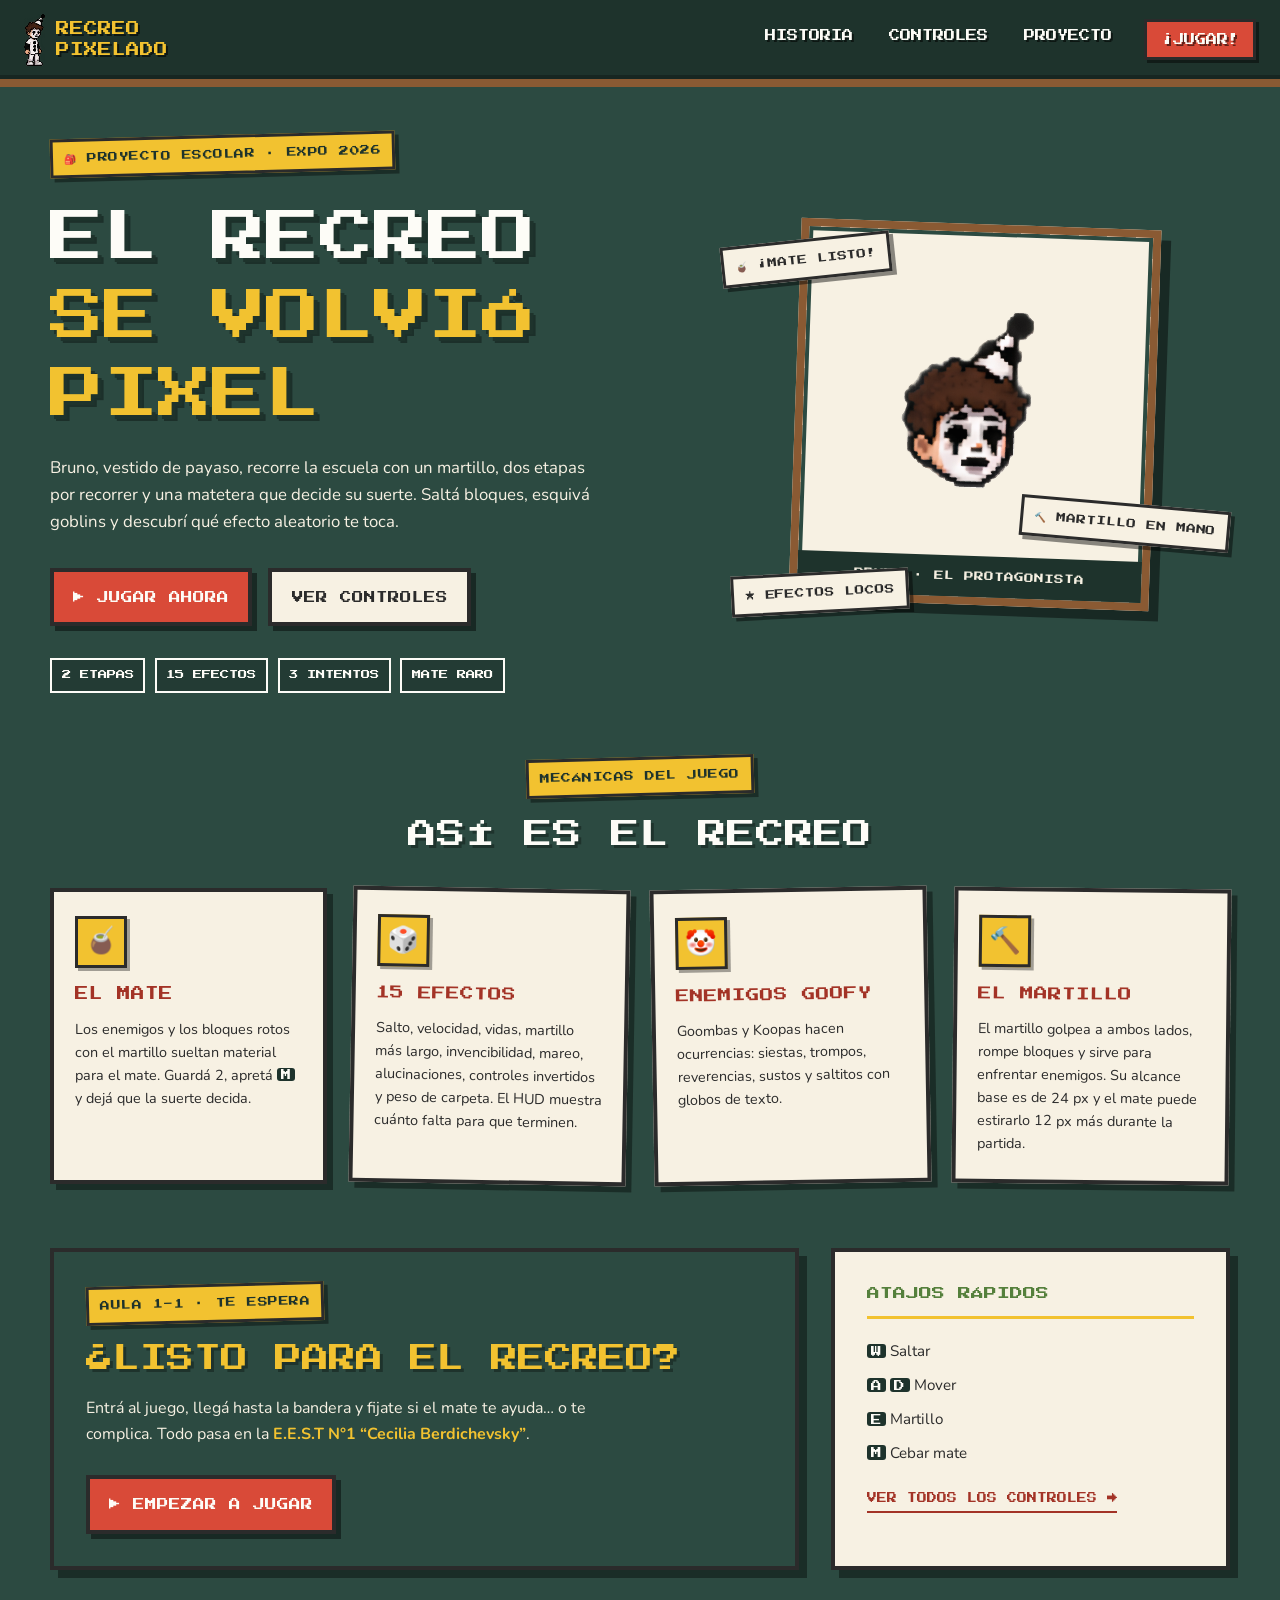
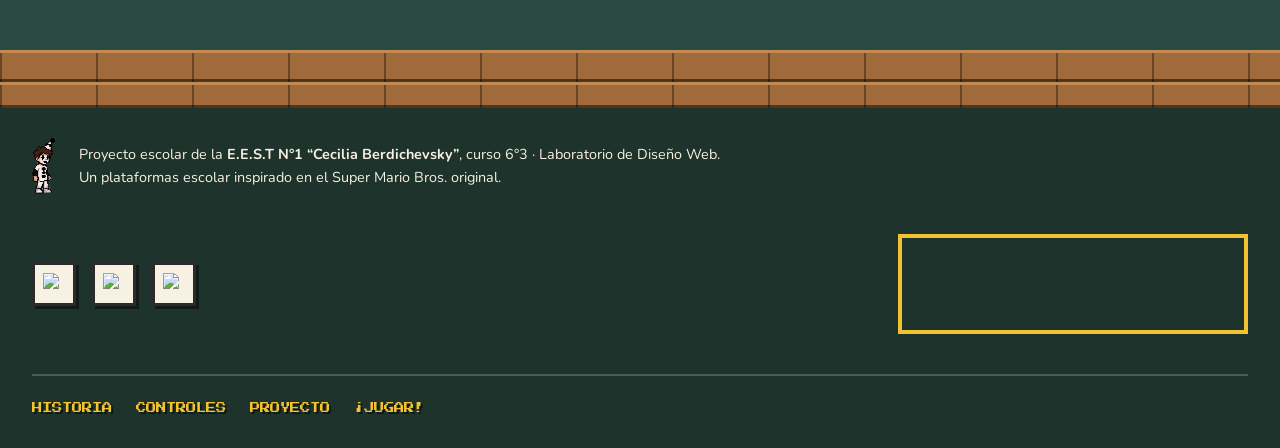
==== commit ea6fb4e0: "UltimaCorreción" ====
--- a/index.html
+++ b/index.html
@@ -5,10 +5,10 @@
     <meta name="viewport" content="width=device-width, initial-scale=1.0" />
     <meta
       name="description"
-      content="Recreo Pixelado: plataformas, martillos y mates en una escuela. Jugá con Bruno, el payaso triste, en el navegador. Proyecto de la E.E.S.T N°1 Cecilia Berdichevsky."
+      content="Recreo Pixelado: plataformas, martillos y mates en una escuela. Jugá con Bruno, vestido de payaso, en el navegador. Proyecto de la E.E.S.T N°1 Cecilia Berdichevsky."
     />
     <link rel="shortcut icon" href="./SitioWeb/src/bruno-logo.png" />
-    <link rel="stylesheet" href="SitioWeb/style/estilos.css?v=4" />
+    <link rel="stylesheet" href="SitioWeb/style/estilos.css?v=5" />
     <title>Recreo Pixelado | El recreo se volvió pixel</title>
   </head>
   <body class="pagina-inicio">
@@ -31,9 +31,9 @@
           <span class="hero-stamp">🎒 PROYECTO ESCOLAR · EXPO 2026</span>
           <h1>EL RECREO<br /><span>SE VOLVIÓ PIXEL</span></h1>
           <p class="hero-lead">
-            Bruno es un payaso triste con un martillo, dos etapas por recorrer y
-            una matetera que no sabe lo que viene. Saltá bloques, esquivá goblins
-            y descubrí qué efecto aleatorio te toma por sorpresa.
+            Bruno, vestido de payaso, recorre la escuela con un martillo, dos
+            etapas por recorrer y una matetera que decide su suerte. Saltá bloques,
+            esquivá goblins y descubrí qué efecto aleatorio te toca.
           </p>
           <div class="hero-acciones">
             <a class="boton boton-principal" href="./mario-gh-pages/videojuego.html">
@@ -45,7 +45,7 @@
           </div>
           <ul class="hero-chips" aria-label="Datos del juego">
             <li>2 ETAPAS</li>
-            <li>13 EFECTOS</li>
+            <li>15 EFECTOS</li>
             <li>3 INTENTOS</li>
             <li>MATE RARO</li>
           </ul>
@@ -53,19 +53,19 @@
 
         <div class="hero-arte">
           <div class="hero-marco">
-            <img src="SitioWeb/src/PayasoTriste.png" alt="Bruno, el payaso triste" />
+            <img src="SitioWeb/src/PayasoTriste.png" alt="Bruno vestido de payaso" />
             <span class="hero-etiqueta">BRUNO · EL PROTAGONISTA</span>
           </div>
           <span class="hero-flotante hero-flotante-mate">🧉 ¡MATE LISTO!</span>
-          <span class="hero-flotante hero-flotante-martillo">🔨 MARTILLO LARGO</span>
+          <span class="hero-flotante hero-flotante-martillo">🔨 MARTILLO EN MANO</span>
           <span class="hero-flotante hero-flotante-estrella">★ EFECTOS LOCOS</span>
         </div>
       </section>
 
       <section class="franja-novedades" aria-labelledby="titulo-novedades">
         <div class="franja-cabecera">
-          <span class="franja-kicker">ACTUALIZADO PARA LA EXPO</span>
-          <h2 id="titulo-novedades">LO NUEVO EN EL RECREO</h2>
+          <span class="franja-kicker">MECÁNICAS DEL JUEGO</span>
+          <h2 id="titulo-novedades">ASÍ ES EL RECREO</h2>
         </div>
         <div class="novedades-grid">
           <article class="novedad">
@@ -73,31 +73,33 @@
             <h3>EL MATE</h3>
             <p>
               Los enemigos y los bloques rotos con el martillo sueltan material
-              para el mate. Guardá 2, apretá <kbd>M</kbd> y que decida la suerte.
+              para el mate. Guardá 2, apretá <kbd>M</kbd> y dejá que la suerte decida.
             </p>
           </article>
           <article class="novedad">
             <span class="novedad-icono" aria-hidden="true">🎲</span>
-            <h3>13 EFECTOS</h3>
+            <h3>15 EFECTOS</h3>
             <p>
-              Salto, velocidad, vidas, martillo más largo, mareo, alucinaciones y
-              controles invertidos. El HUD muestra cuánto falta para que terminen.
+              Salto, velocidad, vidas, martillo más largo, invencibilidad, mareo,
+              alucinaciones, controles invertidos y peso de carpeta. El HUD muestra
+              cuánto falta para que terminen.
             </p>
           </article>
           <article class="novedad">
             <span class="novedad-icono" aria-hidden="true">🤡</span>
             <h3>ENEMIGOS GOOFY</h3>
             <p>
-              Goombas y Koopas ahora hacen ocurrencias: siestas, trompos,
-              reverencias y patinadas con globos de texto.
+              Goombas y Koopas hacen ocurrencias: siestas, trompos,
+              reverencias, sustos y saltitos con globos de texto.
             </p>
           </article>
           <article class="novedad">
             <span class="novedad-icono" aria-hidden="true">🔨</span>
-            <h3>MARTILLO MEJORADO</h3>
+            <h3>EL MARTILLO</h3>
             <p>
-              Alcance base más largo, golpe simétrico a ambos lados y un extra
-              temporal cuando el mate te da suerte.
+              El martillo golpea a ambos lados, rompe bloques y sirve para
+              enfrentar enemigos. Su alcance base es de 24 px y el mate puede
+              estirarlo 12 px más durante la partida.
             </p>
           </article>
         </div>
--- a/SitioWeb/style/estilos.css
+++ b/SitioWeb/style/estilos.css
@@ -229,6 +229,91 @@
   padding: 0.2em 0.4em;
 }
 
+/* Tabla de los efectos del mate */
+.tablaEfectos {
+  margin-top: 1.25rem;
+  overflow-x: auto;
+  border: 3px solid var(--tinta);
+  box-shadow: 5px 5px 0 rgba(0, 0, 0, 0.25);
+  background-color: #fffdf6;
+}
+
+.tablaEfectos table {
+  width: 100%;
+  min-width: 560px;
+  border-collapse: collapse;
+  font-size: 0.88rem;
+  line-height: 1.4;
+}
+
+.tablaEfectos caption {
+  caption-side: top;
+  padding: 0.7rem 0.9rem;
+  font-family: var(--fuente-chica);
+  font-size: 0.62rem;
+  letter-spacing: 0.04em;
+  color: var(--papel);
+  background-color: var(--verde-hoja);
+  text-align: left;
+}
+
+.tablaEfectos th,
+.tablaEfectos td {
+  padding: 0.6rem 0.75rem;
+  border-bottom: 2px solid rgba(43, 43, 43, 0.15);
+  vertical-align: top;
+  text-align: left;
+}
+
+.tablaEfectos thead th {
+  font-family: var(--fuente-chica);
+  font-size: 0.58rem;
+  letter-spacing: 0.03em;
+  color: var(--papel);
+  background-color: var(--pizarra-oscuro);
+  border-bottom: 3px solid var(--tinta);
+}
+
+.tablaEfectos tbody th {
+  color: var(--rojo-oscuro);
+  font-weight: 800;
+  white-space: nowrap;
+}
+
+.tablaEfectos tbody tr:nth-child(even) {
+  background-color: rgba(44, 74, 65, 0.06);
+}
+
+.tablaEfectos tbody tr:hover {
+  background-color: rgba(242, 194, 48, 0.22);
+}
+
+.tipo {
+  display: inline-block;
+  padding: 0.12em 0.5em;
+  border: 2px solid var(--tinta);
+  border-radius: 3px;
+  font-family: var(--fuente-chica);
+  font-size: 0.52rem;
+  letter-spacing: 0.02em;
+  white-space: nowrap;
+}
+
+.tipo-extra {
+  background-color: var(--azul-tiza);
+  color: var(--pizarra-oscuro);
+}
+
+.tipo-premio {
+  background-color: var(--verde-hoja);
+  color: var(--papel);
+}
+
+.tipo-castigo {
+  background-color: var(--rojo-manzana);
+  color: var(--papel);
+}
+
 /* ---------- Pie de página (galpón del colegio) ---------- */
 .piePagina {
   position: relative;
